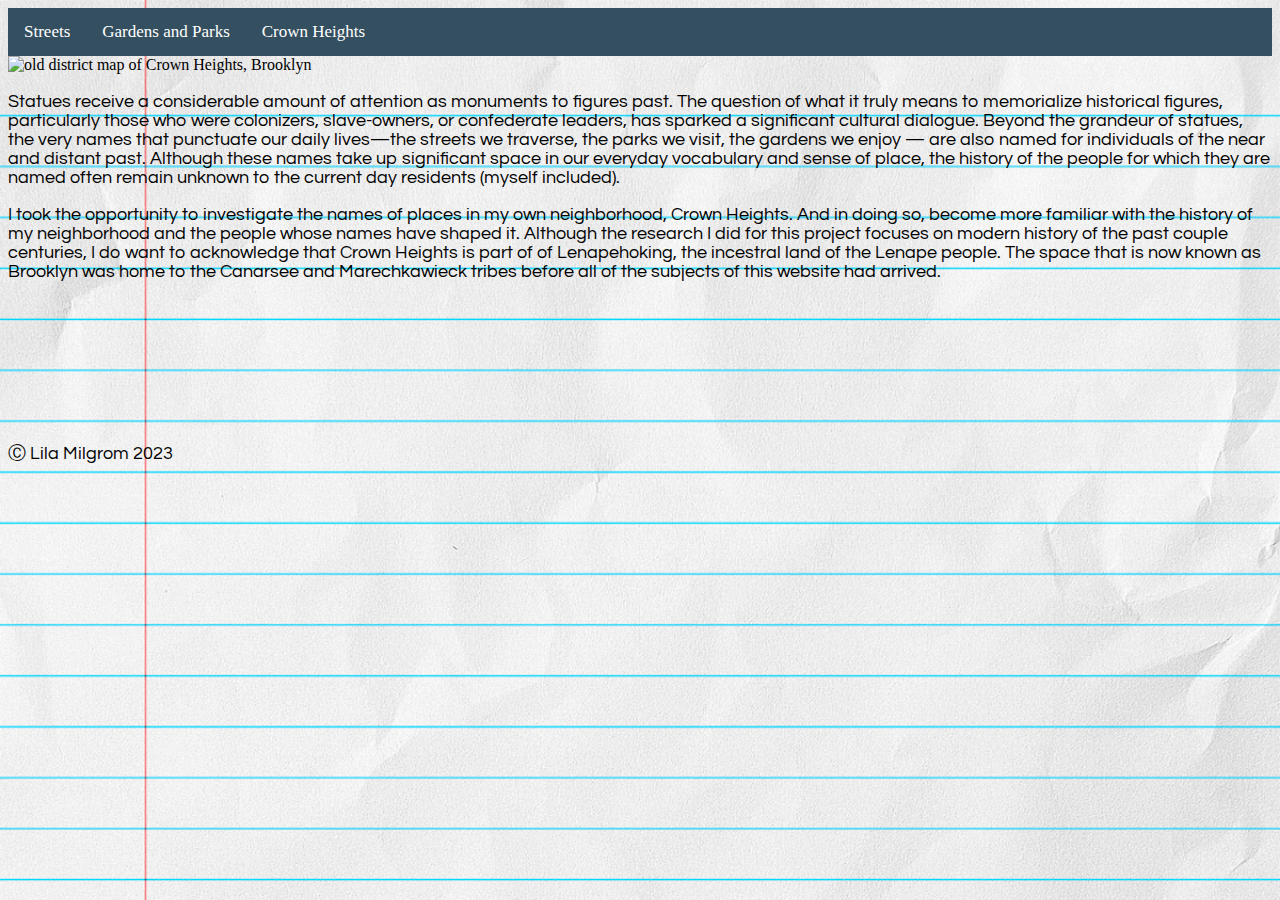
==== index.html @ 1d778c66 "New files" ====
<!DOCTYPE html>
<html language="en">
<head>
    <meta charset="utf-8">
    <meta name="viewport" content="width=device-width, initial-scale=1.0">
    <title>Who'sThatDeadGuy.com</title>
    <link rel="stylesheet" href="style.css">
    <link rel="preconnect" href="https://fonts.googleapis.com">
    <link rel="preconnect" href="https://fonts.gstatic.com" crossorigin>
    <link href="https://fonts.googleapis.com/css2?family=Mulish:wght@300&family=Rosarivo&display=swap" rel="stylesheet">
    <link href="https://fonts.googleapis.com/css2?family=Questrial&display=swap" rel="stylesheet">
</head>



<body>

<header>
<div class = "topnav">
<ul>
  <li><a href="streets.html">Streets</a></li>
  <li><a href="gardens-parks.html">Gardens and Parks</a></li>
  <li><a href="crownheights.html">Crown Heights</a></li>
</ul>
</div>
</header>

    <section>
        <img src="/Users/lilamilgrom/Desktop/website/home-page-images/ch-map.png" alt="old district map of Crown Heights, Brooklyn">
        <p>
            Statues receive a considerable amount of attention as monuments to figures past. The question of what it truly means to memorialize historical figures, particularly those who were colonizers, slave-owners, or confederate leaders, has sparked a significant cultural dialogue. Beyond the grandeur of statues, the very names that punctuate our daily lives—the streets we traverse, the parks we visit, the gardens we enjoy — are also named for individuals of the near and distant past. Although these names take up significant space in our everyday vocabulary and sense of place, the history of the people for which they are named often remain unknown to the current day residents (myself included).
        </p>


        <p>
            I took the opportunity to investigate the names of places in my own neighborhood, Crown Heights. And in doing so, become more familiar with the history of my neighborhood and the people whose names have shaped it. Although the research I did for this project focuses on modern history of the past couple centuries, I do want to acknowledge that Crown Heights is part of of Lenapehoking, the incestral land of the Lenape people. The space that is now known as Brooklyn was home to the Canarsee and Marechkawieck tribes before all of the subjects of this website had arrived. 
        </p>

    </section>

<p>





</p>

</body>


<footer> <p> Ⓒ Lila Milgrom 2023 </p> </footer>
---- style.css ----
h1 {
	font-family: 'Rosarivo', cursive;
}

h2 {
	font-family: 'Rosarivo', cursive;
}

p {
	font-family: 'Questrial', sans-serif;
	font-size: 18px;
}

figcaption{
	font-family: 'Questrial', sans-serif;

}

div {
  text-align: justify;
  text-justify: inter-word;
} 

body {
	background-image: url(./lined-paper-background.jpg);
    background-size: cover;
    background-repeat: no-repeat;
    background-attachment: fixed;
}

li {
  display: inline;
}

ul {
  list-style-type: none;
  margin: 0;
  padding: 0;
}

section {
	margin-bottom: 160px;
}

.bedfordAve {
	display: flex;
    flex-direction: column;
    align-items: center;
    padding-left: 30em;
    padding-right: 5em;
}


.bedfordAve:hover h2,
.bedfordAve:hover p,
.bedfordAve:hover .bedfordImg {
  background-color: #003b35;
  color: white;
}


.bedfordImg {
	width: 100%;
}


.williamHoward {
	display: flex;
    flex-direction: column;
    align-items: center;
	padding-right: 28em;
	padding-left: 8em;
}

.WilliamHowardImg {
	width: 100%;
}

.williamHoward:hover h2,
.williamHoward:hover p,
.williamHoward:hover .williamHowardImg {
  background-color: #003b35;
  color: white;
}



.prospectPlace {
	display: flex;
    flex-direction: column;
    align-items: center;
	padding-left: 20em;
	padding-right: 15em;
}

.prospectImg {
	width: 100%;
}

.prospectPlace:hover h2,
.prospectPlace:hover p,
.prospectPlace:hover .prospectImg {
  background-color: #003b35;
  color: white;
}

.nostrandAve {
	display: flex;
    flex-direction: column;
    align-items: center;
	padding-right: 40em;
	padding-left: 3em;
}

.nostrandImg {
	width: 100%;
}

.nostrandAve:hover h2,
.nostrandAve:hover p,
.nostrandAve:hover .nostrandImg {
  background-color: #003b35;
  color: white;
}

.sterlingPlace {
	display: flex;
    flex-direction: column;
    align-items: center;
	padding-left: 35em;
	padding-right: 5em;
}

.SterlingImg {
	width: 100%;
}

.sterlingPlace:hover h2,
.sterlingPlace:hover p,
.sterlingPlace:hover .SterlingImg {
  background-color: #003b35;
  color: white;
}

.Shirley {
	display: flex;
    flex-direction: column;
    align-items: center;
	padding-left: 5em;
	padding-right: 30em;
}

.shirleyImg {
	width: 100%;
}

.Shirley:hover h2,
.Shirley:hover p,
.Shirley:hover .shirleyImg  {
  background-color: #003b35;
  color: white;
}

.BrowerPark {
	display: flex;
    flex-direction: column;
    align-items: center;
	padding-left: 39em;
	padding-right: 2em;
}

.browerImg {
	width: 100%;
}

.BrowerPark:hover h2,
.BrowerPark:hover p,
.BrowerPark:hover .browerImg  {
  background-color: #003b35;
  color: white;
}

.WaltGarden {
	display: flex;
    flex-direction: column;
    align-items: center;
	padding-left: 17em;
	padding-right: 20em;
}

.waltImg {
	width: 100%;
}

.WaltGarden:hover h2,
.WaltGarden:hover p,
.WaltGarden:hover .waltImg  {
  background-color: #003b35;
  color: white;
}

.crownHeights {
	display: flex;
    flex-direction: column;
    align-items: center;
	padding-left: 10em;
	padding-right: 10em;
}

.crownImg {
	width: 100%;
}

.crownHeights:hover h2,
.crownHeights:hover p,
.crownHeights:hover .crownImg {
  background-color: #003b35;
  color: white;
}

.topnav {
  background-color: #344f60;
  overflow: hidden;
}

.topnav a {
  float: left;
  color: white;
  text-align: center;
  padding: 14px 16px;
  text-decoration: none;
  font-size: 17px;
}

.topnav a:hover {
  background-color: #ddd;
  color: #344f60;
}

.topnav a.active {
  background-color: #04AA6D;
  color: white;
}

.topnav {
  text-align: center;
}

.topnav ul {
  list-style: none;
  padding: 0;
}

.topnav ul li {
  display: inline;
  margin: 0 10px;
}
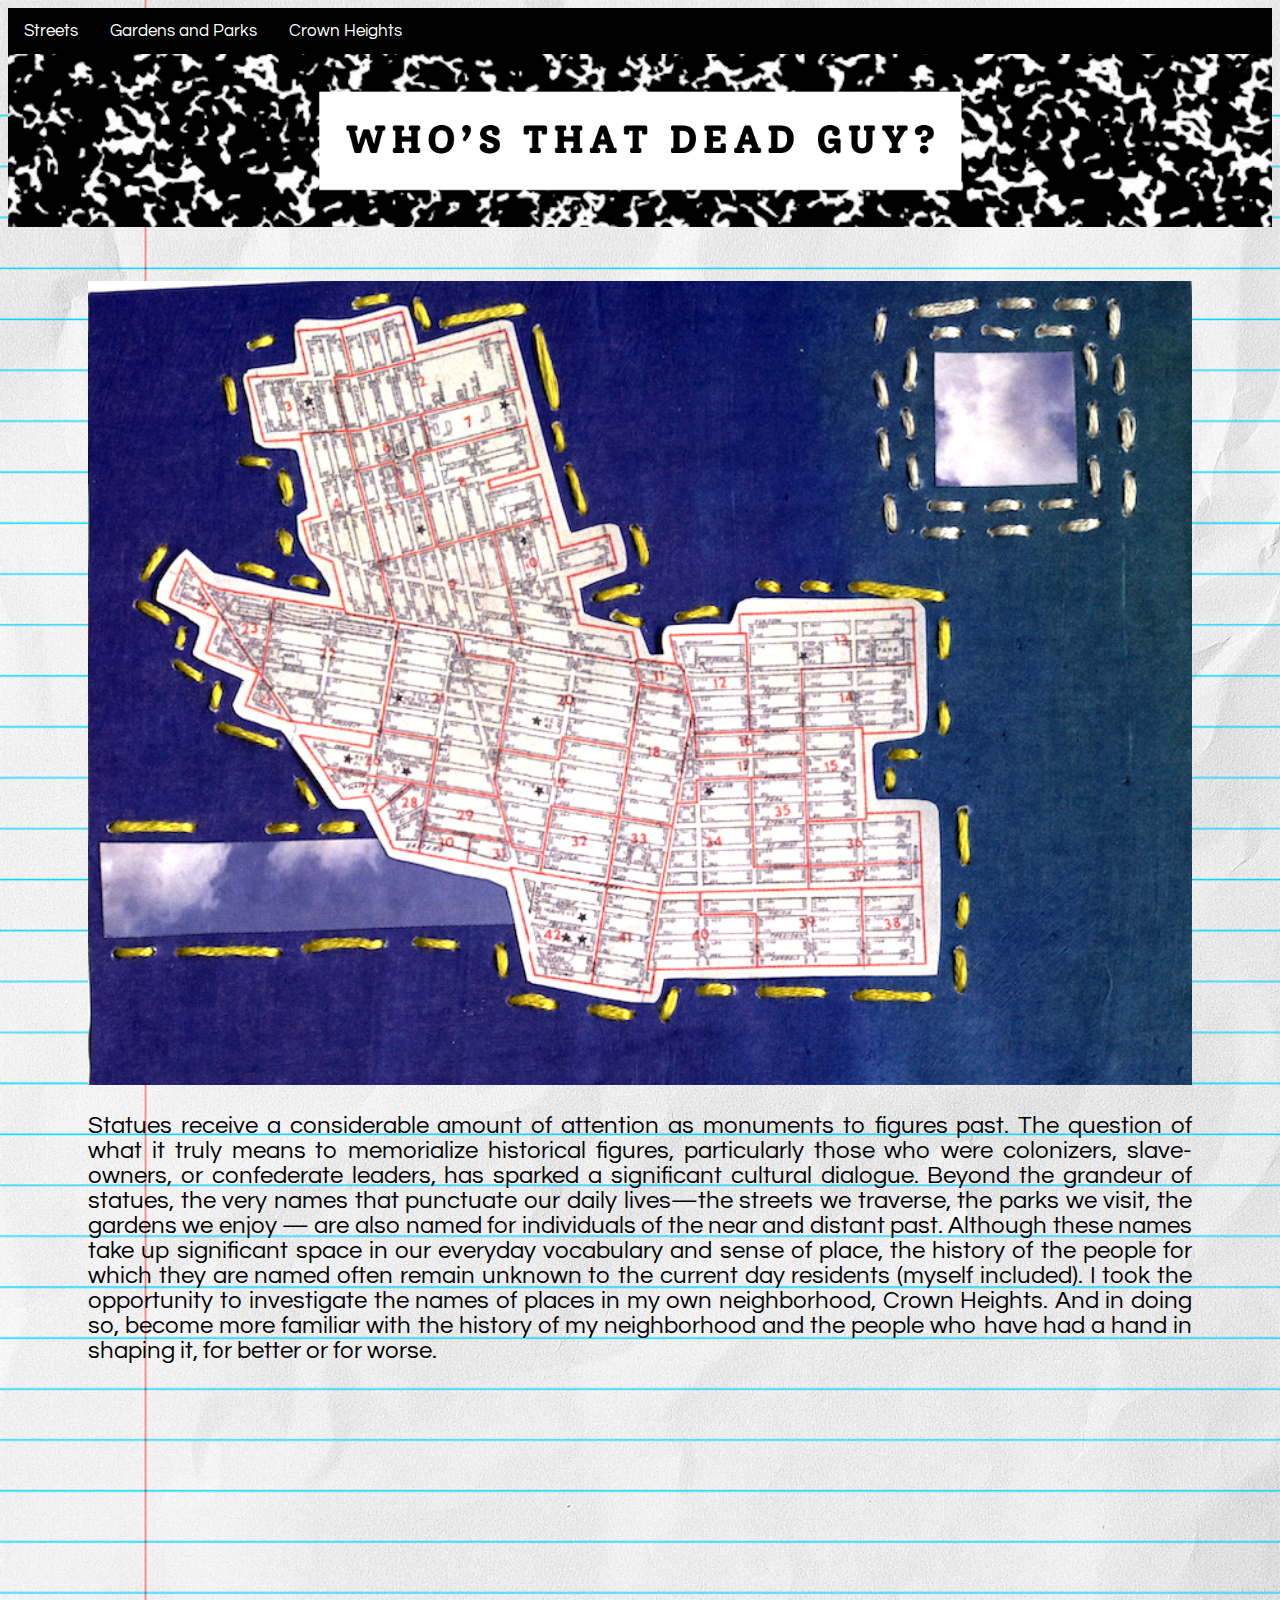
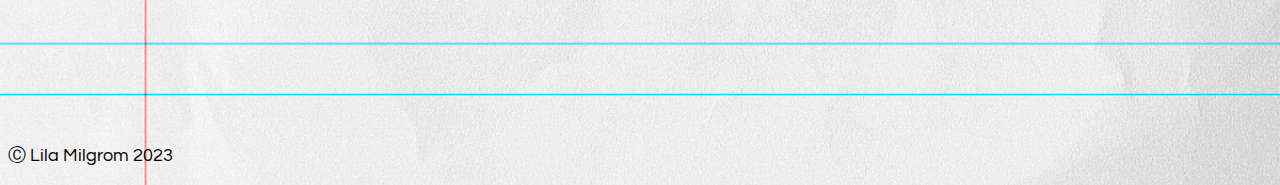
==== commit 25029cd2: "Updates" ====
--- a/index.html
+++ b/index.html
@@ -25,15 +25,17 @@
 </div>
 </header>
 
+<div class="container">
+    <img src="home-page-header.png" alt="header with a black and white splotchy pattern and text that reads 'Who's That Dead Guy?" style="width:100%;">
+    </div>
+</div>
+
+<div class="main">
+<section class ="homepage">
     <section>
-        <img src="/Users/lilamilgrom/Desktop/website/home-page-images/ch-map.png" alt="old district map of Crown Heights, Brooklyn">
-        <p>
-            Statues receive a considerable amount of attention as monuments to figures past. The question of what it truly means to memorialize historical figures, particularly those who were colonizers, slave-owners, or confederate leaders, has sparked a significant cultural dialogue. Beyond the grandeur of statues, the very names that punctuate our daily lives—the streets we traverse, the parks we visit, the gardens we enjoy — are also named for individuals of the near and distant past. Although these names take up significant space in our everyday vocabulary and sense of place, the history of the people for which they are named often remain unknown to the current day residents (myself included).
-        </p>
-
-
-        <p>
-            I took the opportunity to investigate the names of places in my own neighborhood, Crown Heights. And in doing so, become more familiar with the history of my neighborhood and the people whose names have shaped it. Although the research I did for this project focuses on modern history of the past couple centuries, I do want to acknowledge that Crown Heights is part of of Lenapehoking, the incestral land of the Lenape people. The space that is now known as Brooklyn was home to the Canarsee and Marechkawieck tribes before all of the subjects of this website had arrived. 
+        <img class ="mapImg" src= "home-page-map.png" alt="old district map of Crown Heights, Brooklyn collaged on top of a blue background with embroidered details">
+        <p style="font-size: x-large;">
+            Statues receive a considerable amount of attention as monuments to figures past. The question of what it truly means to memorialize historical figures, particularly those who were colonizers, slave-owners, or confederate leaders, has sparked a significant cultural dialogue. Beyond the grandeur of statues, the very names that punctuate our daily lives—the streets we traverse, the parks we visit, the gardens we enjoy — are also named for individuals of the near and distant past. Although these names take up significant space in our everyday vocabulary and sense of place, the history of the people for which they are named often remain unknown to the current day residents (myself included). I took the opportunity to investigate the names of places in my own neighborhood, Crown Heights. And in doing so, become more familiar with the history of my neighborhood and the people who have had a hand in shaping it, for better or for worse.
         </p>
 
     </section>
@@ -45,7 +47,7 @@
 
 
 </p>
-
+</div>
 </body>
 
 
--- a/style.css
+++ b/style.css
@@ -1,6 +1,8 @@
 
 h1 {
 	font-family: 'Rosarivo', cursive;
+  background-color: white;
+  font-size: 2em;
 }
 
 h2 {
@@ -10,6 +12,8 @@
 p {
 	font-family: 'Questrial', sans-serif;
 	font-size: 18px;
+  text-align: justify;
+  text-justify: inter-word;
 }
 
 figcaption{
@@ -41,6 +45,32 @@
 
 section {
 	margin-bottom: 160px;
+  margin-top: 25px;
+}
+
+
+.container {
+  position: relative;
+}
+
+
+.homepage {
+  display: flex;
+  flex-direction: column;
+  align-items: center;
+  padding-left: 5em;
+  padding-right: 5em;
+}
+
+.homepage:hover h2,
+.homepage:hover p,
+.homepage:hover .crownImg {
+  background-color: #003b35;
+  color: white;
+}
+
+.mapImg {
+  width: 100%;
 }
 
 .bedfordAve {
@@ -132,7 +162,7 @@
 	padding-right: 5em;
 }
 
-.SterlingImg {
+.sterlingImg {
 	width: 100%;
 }
 
@@ -202,11 +232,14 @@
 
 .crownHeights {
 	display: flex;
-    flex-direction: column;
-    align-items: center;
+  flex-direction: column;
+  align-items: center;
 	padding-left: 10em;
 	padding-right: 10em;
-}
+  text-align: justify;
+  text-justify: inter-word;
+}
+
 
 .crownImg {
 	width: 100%;
@@ -220,7 +253,7 @@
 }
 
 .topnav {
-  background-color: #344f60;
+  background-color: black;
   overflow: hidden;
 }
 
@@ -231,6 +264,7 @@
   padding: 14px 16px;
   text-decoration: none;
   font-size: 17px;
+  font-family: 'Questrial', sans-serif;
 }
 
 .topnav a:hover {
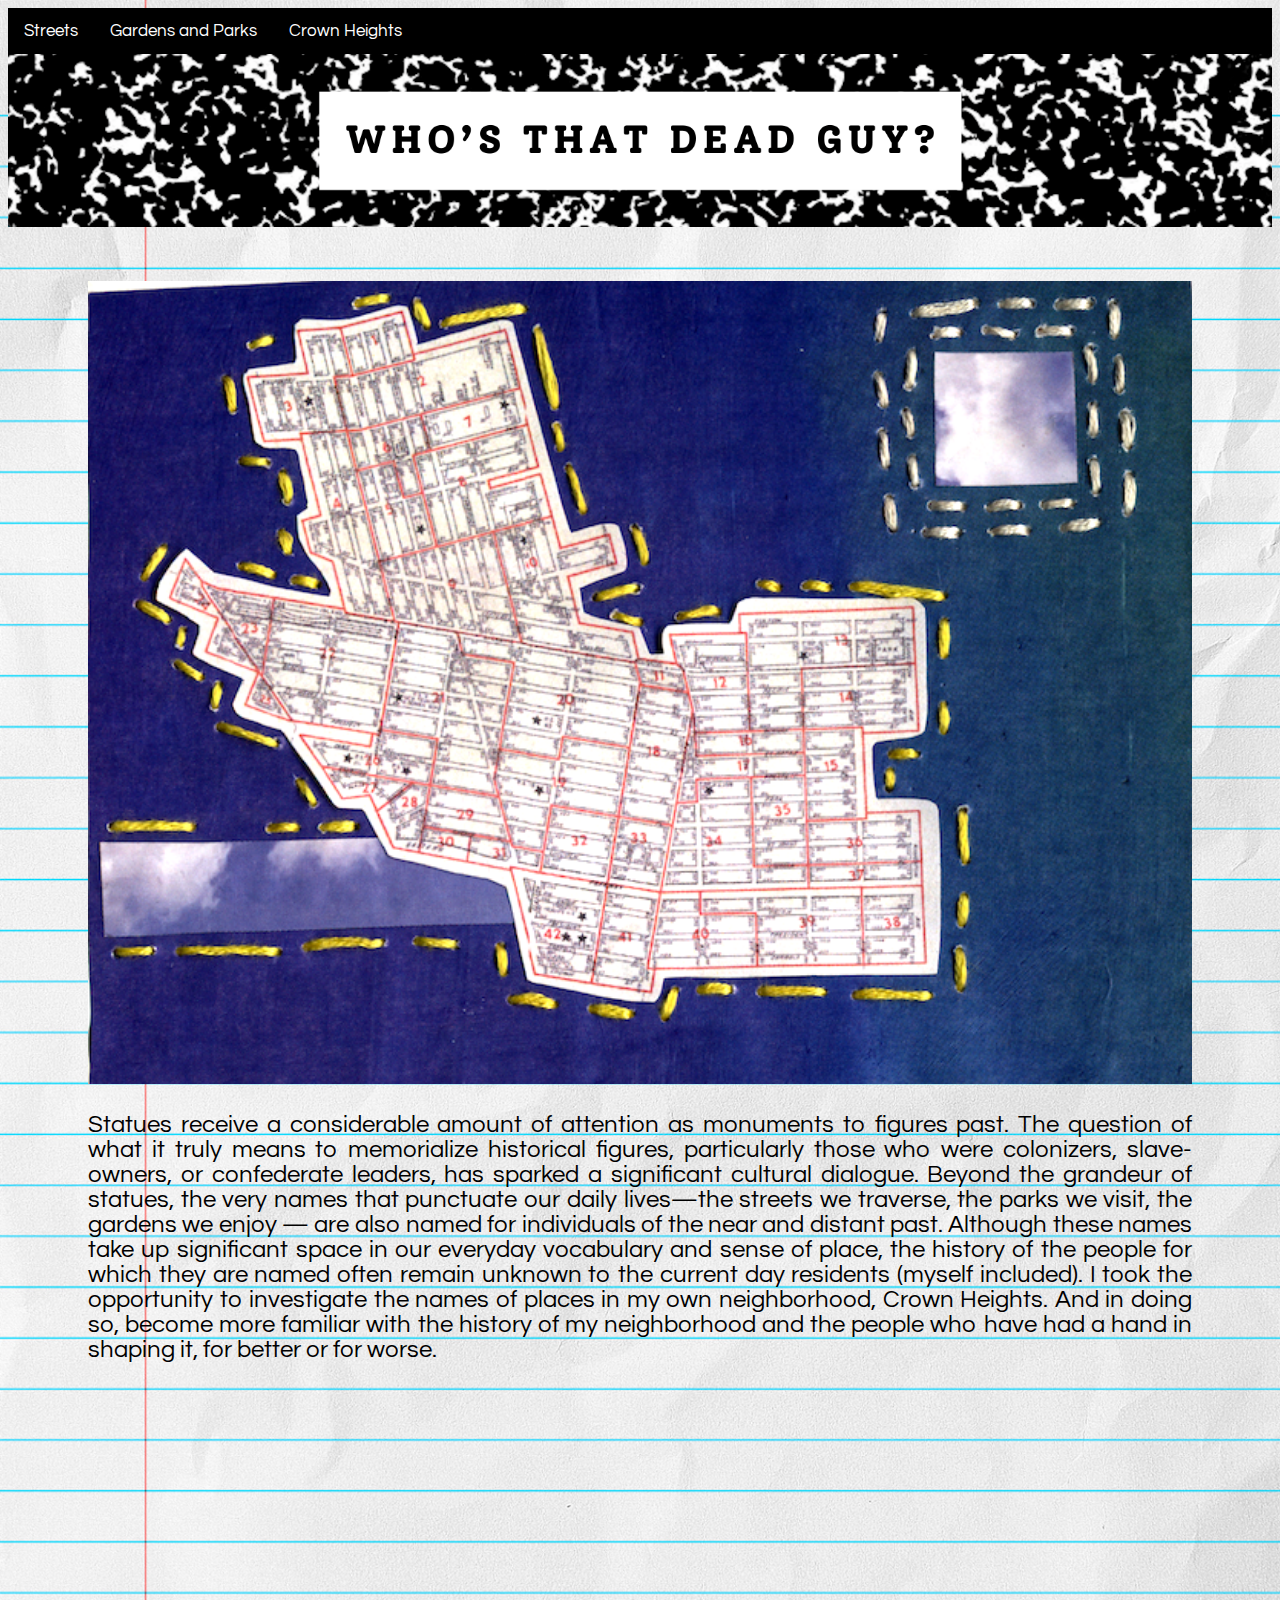
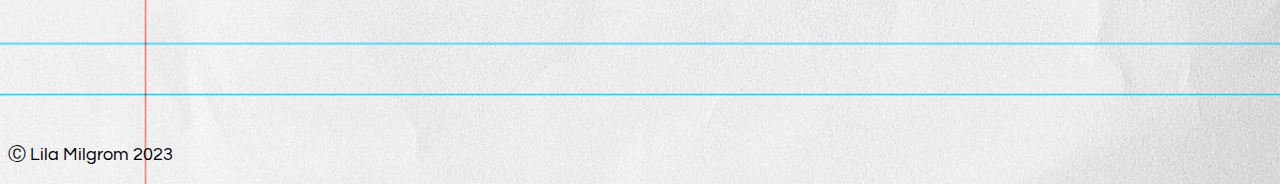
==== commit aa92e062: "new changes" ====
--- a/index.html
+++ b/index.html
@@ -26,14 +26,14 @@
 </header>
 
 <div class="container">
-    <img src="home-page-header.png" alt="header with a black and white splotchy pattern and text that reads 'Who's That Dead Guy?" style="width:100%;">
+    <img src="home-page-images/home-page-header.png" alt="header with a black and white splotchy pattern and text that reads 'Who's That Dead Guy?" style="width:100%;">
     </div>
 </div>
 
 <div class="main">
 <section class ="homepage">
     <section>
-        <img class ="mapImg" src= "home-page-map.png" alt="old district map of Crown Heights, Brooklyn collaged on top of a blue background with embroidered details">
+        <img class ="mapImg" src= "home-page-images/home-page-map.png" alt="old district map of Crown Heights, Brooklyn collaged on top of a blue background with embroidered details">
         <p style="font-size: x-large;">
             Statues receive a considerable amount of attention as monuments to figures past. The question of what it truly means to memorialize historical figures, particularly those who were colonizers, slave-owners, or confederate leaders, has sparked a significant cultural dialogue. Beyond the grandeur of statues, the very names that punctuate our daily lives—the streets we traverse, the parks we visit, the gardens we enjoy — are also named for individuals of the near and distant past. Although these names take up significant space in our everyday vocabulary and sense of place, the history of the people for which they are named often remain unknown to the current day residents (myself included). I took the opportunity to investigate the names of places in my own neighborhood, Crown Heights. And in doing so, become more familiar with the history of my neighborhood and the people who have had a hand in shaping it, for better or for worse.
         </p>
--- a/style.css
+++ b/style.css
@@ -52,7 +52,7 @@
 .container {
   position: relative;
 }
-
+/*home page styling*/
 
 .homepage {
   display: flex;
@@ -73,6 +73,8 @@
   width: 100%;
 }
 
+/*streets page page styling*/
+
 .bedfordAve {
 	display: flex;
     flex-direction: column;
@@ -114,8 +116,6 @@
   color: white;
 }
 
-
-
 .prospectPlace {
 	display: flex;
     flex-direction: column;
@@ -173,6 +173,8 @@
   color: white;
 }
 
+/*gardens and parks page styling*/
+
 .Shirley {
 	display: flex;
     flex-direction: column;
@@ -229,6 +231,8 @@
   background-color: #003b35;
   color: white;
 }
+
+/*crown heights page styling*/
 
 .crownHeights {
 	display: flex;
@@ -252,6 +256,8 @@
   color: white;
 }
 
+/*nav bar styling*/
+
 .topnav {
   background-color: black;
   overflow: hidden;
